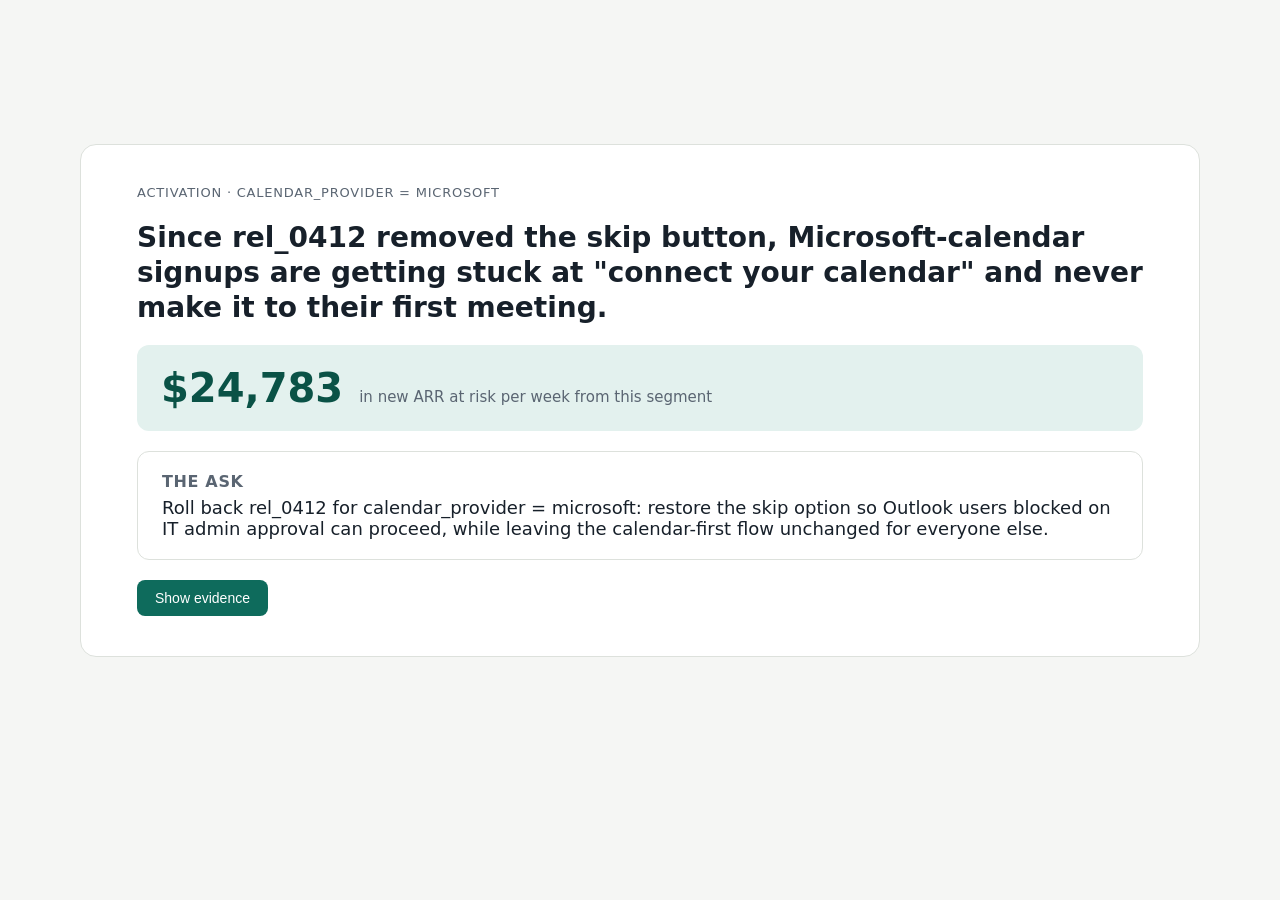
==== site/data/demo/index.html @ 0f2af232 "feat: replay site (play the PM through a real live run) - factory.replay builds site/data from a loo" ====
<!DOCTYPE html>
<html lang="en">
<head>
<meta charset="UTF-8">
<title>Microsoft calendar activation drop — rollback ask</title>
<style>
  :root {
    --ink: #17202A; --muted: #5A6572; --canvas: #F5F6F4; --surface: #FFFFFF;
    --border: #DDE1DC; --brand: #0E6B5C; --brand-strong: #0A5246; --warn-soft: #FFF4DC; --warn-ink: #7A4E00;
  }
  * { box-sizing: border-box; }
  html, body { margin: 0; padding: 0; width: 1280px; height: 800px; overflow: hidden; }
  body {
    font-family: system-ui, -apple-system, 'Segoe UI', Roboto, sans-serif;
    background: var(--canvas); color: var(--ink);
    display: flex; align-items: center; justify-content: center;
  }
  main {
    width: 1120px; background: var(--surface); border: 1px solid var(--border); border-radius: 16px;
    padding: 40px 56px; display: flex; flex-direction: column; gap: 20px;
  }
  .eyebrow { font-size: 13px; letter-spacing: 0.06em; text-transform: uppercase; color: var(--muted); margin: 0; }
  h1 { font-size: 28px; margin: 0; line-height: 1.25; }
  .number-row { display: flex; align-items: baseline; gap: 16px; background: #E3F1EE; border-radius: 12px; padding: 20px 24px; }
  .number { font-size: 40px; font-weight: 700; color: var(--brand-strong); }
  .number-label { font-size: 15px; color: var(--muted); }
  .ask { border: 1px solid var(--border); border-radius: 12px; padding: 20px 24px; }
  .ask h2 { font-size: 16px; margin: 0 0 6px 0; text-transform: uppercase; letter-spacing: 0.04em; color: var(--muted); }
  .ask p { font-size: 18px; margin: 0; }
  button.evidence-toggle {
    align-self: flex-start; background: var(--brand); color: white; border: none; border-radius: 8px;
    padding: 10px 18px; font-size: 14px; cursor: pointer;
  }
  button.evidence-toggle:hover { background: var(--brand-strong); }
  #evidence { display: none; border-left: 3px solid var(--brand); padding: 4px 20px; background: var(--canvas); border-radius: 0 8px 8px 0; }
  #evidence.shown { display: block; }
  #evidence ul { margin: 8px 0; padding-left: 20px; font-size: 14px; color: var(--ink); }
  #evidence li { margin-bottom: 6px; }
  blockquote {
    font-style: italic; font-size: 14px; color: var(--warn-ink); background: var(--warn-soft);
    border-radius: 8px; padding: 12px 16px; margin: 10px 0 4px 0;
  }
  cite { display: block; font-size: 12px; color: var(--muted); margin-top: 6px; font-style: normal; }
</style>
</head>
<body>
<main data-decision="pkt_0001" data-honesty="hardcoded">
  <p class="eyebrow">Activation · calendar_provider = microsoft</p>
  <h1>Since rel_0412 removed the skip button, Microsoft-calendar signups are getting stuck at "connect your calendar" and never make it to their first meeting.</h1>

  <div class="number-row">
    <span class="number">$24,783</span>
    <span class="number-label">in new ARR at risk per week from this segment</span>
  </div>

  <div class="ask">
    <h2>The ask</h2>
    <p>Roll back rel_0412 for calendar_provider = microsoft: restore the skip option so Outlook users blocked on IT admin approval can proceed, while leaving the calendar-first flow unchanged for everyone else.</p>
  </div>

  <button class="evidence-toggle" data-action="toggle-evidence" onclick="document.getElementById('evidence').classList.toggle('shown'); this.textContent = document.getElementById('evidence').classList.contains('shown') ? 'Hide evidence' : 'Show evidence';">Show evidence</button>

  <div id="evidence">
    <ul>
      <li>activation_rate_7d for calendar_provider=microsoft fell from 0.3937 to 0.3061 (−22.25% relative, p=0.0), while google and none did not move significantly.</li>
      <li>first_meeting_rate_7d fell 14.84% for microsoft, even though calendar_connect_rate_1d rose 60.04% — the block happens right after calendar connect.</li>
      <li>21 distinct Microsoft-calendar workspaces filed support tickets describing an "admin consent required" wall with no way to skip past it.</li>
    </ul>
    <blockquote>"Getting "admin consent required" when I connect Outlook. Our IT team takes a week to approve new apps. Any workaround so I can use the trial meanwhile?"</blockquote>
    <cite>— support ticket t_c082072dd6</cite>
  </div>
</main>
</body>
</html>
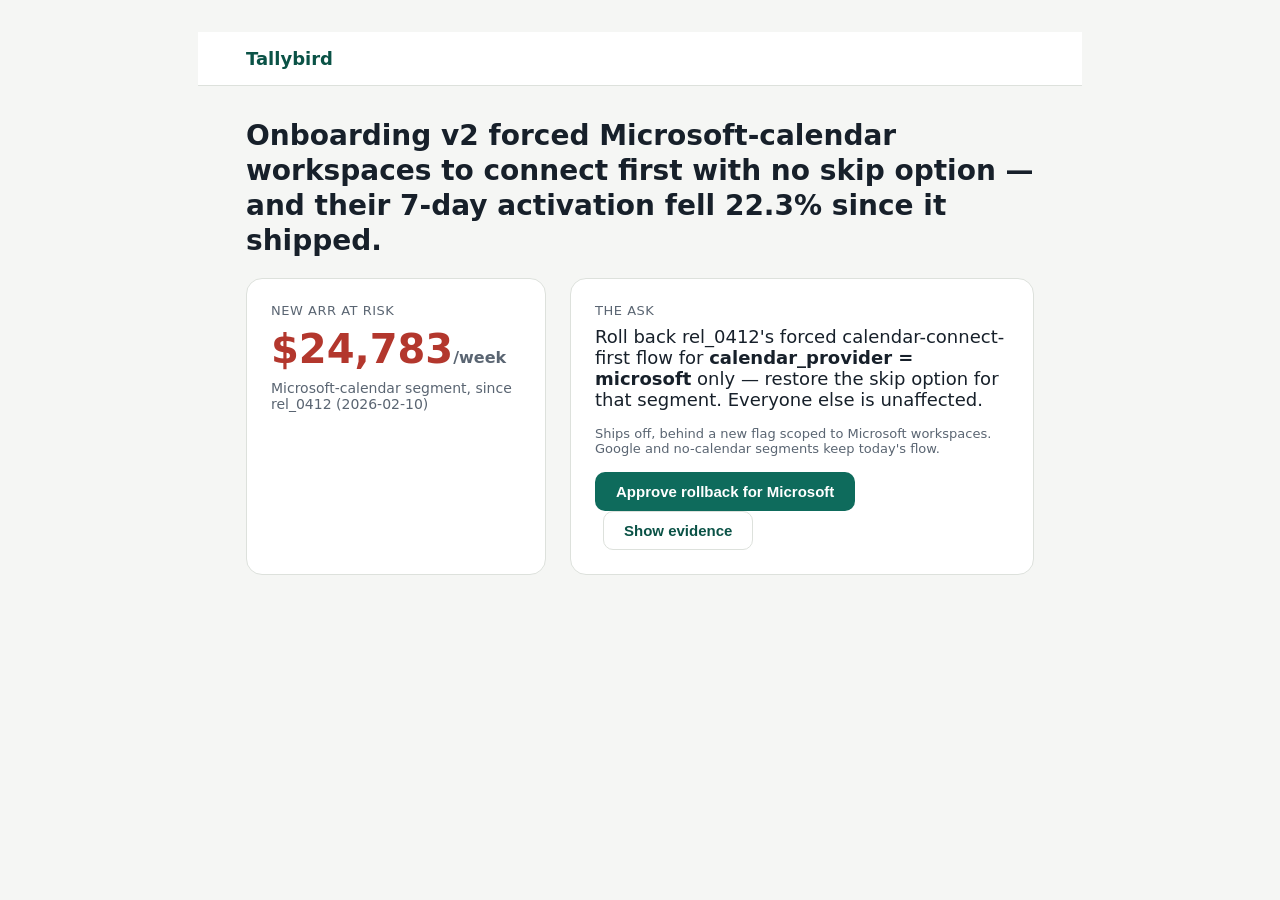
==== commit 61b6d836: "feat: showcase rebuilt from a run with every fix in place The page now shows live-6: Signal's cited " ====
--- a/site/data/demo/index.html
+++ b/site/data/demo/index.html
@@ -1,73 +1,83 @@
 <!DOCTYPE html>
 <html lang="en">
 <head>
-<meta charset="UTF-8">
-<title>Microsoft calendar activation drop — rollback ask</title>
+<meta charset="utf-8">
+<title>Microsoft onboarding: restore the skip</title>
 <style>
   :root {
-    --ink: #17202A; --muted: #5A6572; --canvas: #F5F6F4; --surface: #FFFFFF;
-    --border: #DDE1DC; --brand: #0E6B5C; --brand-strong: #0A5246; --warn-soft: #FFF4DC; --warn-ink: #7A4E00;
+    --ink:#17202A; --muted:#5A6572; --canvas:#F5F6F4; --surface:#FFFFFF; --border:#DDE1DC;
+    --brand:#0E6B5C; --brand-strong:#0A5246; --brand-soft:#E3F1EE; --danger:#B3372D; --success:#1E7D4A;
   }
   * { box-sizing: border-box; }
-  html, body { margin: 0; padding: 0; width: 1280px; height: 800px; overflow: hidden; }
+  html, body { margin:0; padding:0; height:800px; width:1280px; overflow:hidden; }
   body {
     font-family: system-ui, -apple-system, 'Segoe UI', Roboto, sans-serif;
-    background: var(--canvas); color: var(--ink);
-    display: flex; align-items: center; justify-content: center;
+    color: var(--ink); background: var(--canvas);
   }
-  main {
-    width: 1120px; background: var(--surface); border: 1px solid var(--border); border-radius: 16px;
-    padding: 40px 56px; display: flex; flex-direction: column; gap: 20px;
-  }
-  .eyebrow { font-size: 13px; letter-spacing: 0.06em; text-transform: uppercase; color: var(--muted); margin: 0; }
-  h1 { font-size: 28px; margin: 0; line-height: 1.25; }
-  .number-row { display: flex; align-items: baseline; gap: 16px; background: #E3F1EE; border-radius: 12px; padding: 20px 24px; }
-  .number { font-size: 40px; font-weight: 700; color: var(--brand-strong); }
-  .number-label { font-size: 15px; color: var(--muted); }
-  .ask { border: 1px solid var(--border); border-radius: 12px; padding: 20px 24px; }
-  .ask h2 { font-size: 16px; margin: 0 0 6px 0; text-transform: uppercase; letter-spacing: 0.04em; color: var(--muted); }
-  .ask p { font-size: 18px; margin: 0; }
-  button.evidence-toggle {
-    align-self: flex-start; background: var(--brand); color: white; border: none; border-radius: 8px;
-    padding: 10px 18px; font-size: 14px; cursor: pointer;
-  }
-  button.evidence-toggle:hover { background: var(--brand-strong); }
-  #evidence { display: none; border-left: 3px solid var(--brand); padding: 4px 20px; background: var(--canvas); border-radius: 0 8px 8px 0; }
+  header { padding: 16px 48px; border-bottom: 1px solid var(--border); background: var(--surface); }
+  .logo { font-weight: 700; color: var(--brand-strong); font-size: 18px; }
+  main { max-width: 980px; margin: 0 auto; padding: 32px 48px; }
+  h1 { font-size: 28px; line-height: 1.25; margin: 0 0 20px; }
+  .stat-row { display:flex; gap:24px; align-items:stretch; margin-bottom: 24px; }
+  .card { background: var(--surface); border: 1px solid var(--border); border-radius: 16px; padding: 24px; }
+  .stat-card { flex: 0 0 300px; }
+  .stat-label { font-size: 13px; color: var(--muted); text-transform: uppercase; letter-spacing: .04em; margin: 0 0 8px; }
+  .stat-value { font-size: 40px; font-weight: 700; color: var(--danger); margin: 0; }
+  .stat-sub { font-size: 14px; color: var(--muted); margin-top: 8px; }
+  .ask-card { flex: 1; }
+  .ask-label { font-size: 13px; color: var(--muted); text-transform: uppercase; letter-spacing: .04em; margin: 0 0 8px; }
+  .ask-text { font-size: 18px; margin: 0 0 16px; }
+  .ask-meta { font-size: 13px; color: var(--muted); margin-bottom: 16px; }
+  .btn { font-size: 15px; font-weight: 600; padding: 10px 20px; border-radius: 10px; border: 1px solid transparent; cursor: pointer; }
+  .btn-primary { background: var(--brand); color: #fff; }
+  .btn-primary:hover { background: var(--brand-strong); }
+  .btn-primary.approved { background: var(--success); }
+  .btn-ghost { background: transparent; color: var(--brand-strong); border-color: var(--border); margin-left: 8px; }
+  #evidence { display: none; margin-top: 4px; }
   #evidence.shown { display: block; }
-  #evidence ul { margin: 8px 0; padding-left: 20px; font-size: 14px; color: var(--ink); }
-  #evidence li { margin-bottom: 6px; }
-  blockquote {
-    font-style: italic; font-size: 14px; color: var(--warn-ink); background: var(--warn-soft);
-    border-radius: 8px; padding: 12px 16px; margin: 10px 0 4px 0;
-  }
-  cite { display: block; font-size: 12px; color: var(--muted); margin-top: 6px; font-style: normal; }
+  .cause-list { margin: 0; padding-left: 18px; font-size: 14px; color: var(--ink); }
+  .cause-list li { margin-bottom: 8px; }
+  blockquote { border-left: 3px solid var(--brand); margin: 16px 0 0; padding: 8px 16px; font-style: italic; color: var(--ink); background: var(--brand-soft); border-radius: 0 8px 8px 0; }
+  cite { display:block; margin-top:6px; font-style: normal; font-size: 12px; color: var(--muted); }
+  #approve-status { display:none; font-size: 13px; color: var(--success); font-weight: 600; margin-top: 10px; }
+  #approve-status.shown { display:block; }
 </style>
 </head>
 <body>
 <main data-decision="pkt_0001" data-honesty="hardcoded">
-  <p class="eyebrow">Activation · calendar_provider = microsoft</p>
-  <h1>Since rel_0412 removed the skip button, Microsoft-calendar signups are getting stuck at "connect your calendar" and never make it to their first meeting.</h1>
+  <header><span class="logo">Tallybird</span></header>
+  <div style="padding: 32px 48px 0;">
+    <h1>Onboarding v2 forced Microsoft-calendar workspaces to connect first with no skip option &mdash; and their 7-day activation fell 22.3% since it shipped.</h1>
 
-  <div class="number-row">
-    <span class="number">$24,783</span>
-    <span class="number-label">in new ARR at risk per week from this segment</span>
-  </div>
+    <div class="stat-row">
+      <div class="card stat-card">
+        <p class="stat-label">New ARR at risk</p>
+        <p class="stat-value">$24,783<span style="font-size:16px; font-weight:600; color:var(--muted);">/week</span></p>
+        <p class="stat-sub">Microsoft-calendar segment, since rel_0412 (2026-02-10)</p>
+      </div>
+      <div class="card ask-card">
+        <p class="ask-label">The ask</p>
+        <p class="ask-text">Roll back rel_0412's forced calendar-connect-first flow for <strong>calendar_provider = microsoft</strong> only &mdash; restore the skip option for that segment. Everyone else is unaffected.</p>
+        <p class="ask-meta">Ships off, behind a new flag scoped to Microsoft workspaces. Google and no-calendar segments keep today's flow.</p>
+        <button class="btn btn-primary" id="approve-btn" data-action="approve" onclick="this.textContent='Approved'; this.classList.add('approved'); this.disabled=true; document.getElementById('approve-status').classList.add('shown');">Approve rollback for Microsoft</button>
+        <button class="btn btn-ghost" data-action="toggle-evidence" onclick="var e=document.getElementById('evidence'); var open=e.classList.toggle('shown'); this.textContent = open ? 'Hide evidence' : 'Show evidence';">Show evidence</button>
+        <p id="approve-status">Marked approved for this review &mdash; flag stays off until a person turns it on.</p>
+      </div>
+    </div>
 
-  <div class="ask">
-    <h2>The ask</h2>
-    <p>Roll back rel_0412 for calendar_provider = microsoft: restore the skip option so Outlook users blocked on IT admin approval can proceed, while leaving the calendar-first flow unchanged for everyone else.</p>
-  </div>
-
-  <button class="evidence-toggle" data-action="toggle-evidence" onclick="document.getElementById('evidence').classList.toggle('shown'); this.textContent = document.getElementById('evidence').classList.contains('shown') ? 'Hide evidence' : 'Show evidence';">Show evidence</button>
-
-  <div id="evidence">
-    <ul>
-      <li>activation_rate_7d for calendar_provider=microsoft fell from 0.3937 to 0.3061 (−22.25% relative, p=0.0), while google and none did not move significantly.</li>
-      <li>first_meeting_rate_7d fell 14.84% for microsoft, even though calendar_connect_rate_1d rose 60.04% — the block happens right after calendar connect.</li>
-      <li>21 distinct Microsoft-calendar workspaces filed support tickets describing an "admin consent required" wall with no way to skip past it.</li>
-    </ul>
-    <blockquote>"Getting "admin consent required" when I connect Outlook. Our IT team takes a week to approve new apps. Any workaround so I can use the trial meanwhile?"</blockquote>
-    <cite>— support ticket t_c082072dd6</cite>
+    <div id="evidence" class="card">
+      <p class="stat-label" style="margin-bottom:12px;">Why we think this is the cause</p>
+      <ol class="cause-list">
+        <li>rel_0412 ("Onboarding v2: connect calendar first") shipped 2026-02-10, right at the start of the decline window, and removed the skip option.</li>
+        <li>In the Microsoft segment, activation_rate_7d fell from 39.4% to 30.6% (&minus;22.3% relative, p=0.0); Google and no-calendar segments were not significant.</li>
+        <li>Within Microsoft, calendar_connect_rate_1d rose 60.0% after rel_0412, while first_meeting_rate_7d fell 14.8% &mdash; the break is between connect and first meeting.</li>
+        <li>Support tickets from Microsoft workspaces describe being stuck at the forced connect step with a permissions error, and the notetaker bot not joining scheduled Teams meetings.</li>
+      </ol>
+      <blockquote>
+        &ldquo;Is there a way to record a meeting without connecting my calendar? The Outlook step keeps failing with a permissions message.&rdquo;
+        <cite>&mdash; Microsoft-calendar workspace, support ticket</cite>
+      </blockquote>
+    </div>
   </div>
 </main>
 </body>
